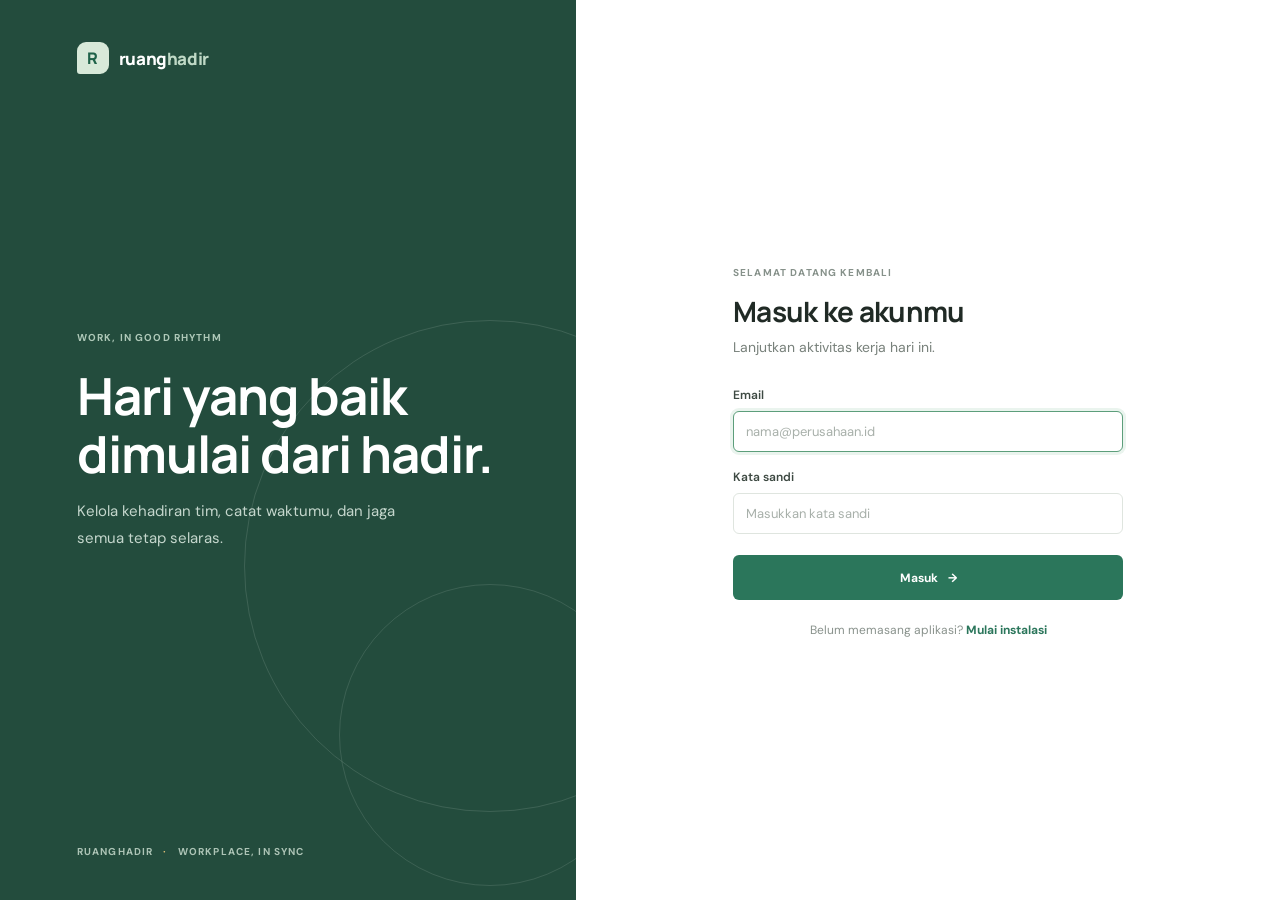
==== index.html @ df0b738a "Add files via upload" ====
<!doctype html>
<html lang="id">
<head>
    <meta charset="utf-8">
    <meta name="viewport" content="width=device-width, initial-scale=1">
    <title>Masuk · RuangHadir</title>
    <link rel="preconnect" href="https://fonts.googleapis.com">
    <link rel="preconnect" href="https://fonts.gstatic.com" crossorigin>
    <link href="https://fonts.googleapis.com/css2?family=DM+Sans:wght@400;500;600;700&family=Manrope:wght@500;600;700;800&display=swap" rel="stylesheet">
    <link rel="stylesheet" href="assets/app.css">
    <script src="assets/app.js" defer></script>
</head>
<body class="auth-page">
    <main class="auth-layout">
        <section class="auth-story">
            <a class="brand brand-light" href="index.html"><span class="brand-mark">R</span><span>ruang<span class="brand-soft">hadir</span></span></a>
            <div class="story-copy">
                <span class="eyebrow">WORK, IN GOOD RHYTHM</span>
                <h1>Hari yang baik<br>dimulai dari hadir.</h1>
                <p>Kelola kehadiran tim, catat waktumu, dan jaga semua tetap selaras.</p>
            </div>
            <div class="story-foot">RUANGHADIR <span>·</span> WORKPLACE, IN SYNC</div>
        </section>

        <section class="auth-panel">
            <div class="auth-form-wrap">
                <span class="eyebrow">SELAMAT DATANG KEMBALI</span>
                <h2>Masuk ke akunmu</h2>
                <p class="muted">Lanjutkan aktivitas kerja hari ini.</p>

                <form method="post" class="form-stack" action="index.html">
                    <label>Email
                        <input name="email" type="email" required autofocus autocomplete="username" placeholder="nama@perusahaan.id">
                    </label>
                    <label>Kata sandi
                        <input name="password" type="password" required autocomplete="current-password" placeholder="Masukkan kata sandi">
                    </label>
                    <button class="button button-primary button-wide" type="submit">Masuk <span aria-hidden="true">→</span></button>
                </form>

                <p class="auth-note">Belum memasang aplikasi? <a href="install.html">Mulai instalasi</a></p>
            </div>
        </section>
    </main>
</body>
</html>
---- assets/app.css ----
@import url('https://fonts.googleapis.com/css2?family=DM+Sans:wght@400;500;600;700&family=Manrope:wght@500;600;700;800&display=swap');

:root {
    --ink: #202a25;
    --muted: #78817b;
    --line: #e8ece8;
    --canvas: #f6f7f4;
    --paper: #fff;
    --green: #2b765b;
    --green-deep: #1f6249;
    --green-soft: #eaf4ee;
    --amber: #a16d20;
    --amber-soft: #faf1df;
    --coral: #bd5d4c;
    --coral-soft: #f9ece8;
    --radius: 10px;
    --sans: 'DM Sans', 'Segoe UI', sans-serif;
    --display: 'Manrope', 'Segoe UI', sans-serif;
}

* { box-sizing: border-box; }
html { background: var(--canvas); }
body { margin: 0; color: var(--ink); font-family: var(--sans); font-size: 14px; -webkit-font-smoothing: antialiased; }
button, input, select, textarea { font: inherit; }
a { color: inherit; text-decoration: none; }
button, a { -webkit-tap-highlight-color: transparent; }
button:focus-visible, a:focus-visible, input:focus-visible, select:focus-visible, textarea:focus-visible { outline: 3px solid #a8d8bd; outline-offset: 2px; }
.brand { display: inline-flex; align-items: center; gap: 10px; color: var(--ink); font: 800 17px var(--display); letter-spacing: -.4px; }
.brand-mark { display: grid; width: 32px; height: 32px; place-items: center; border-radius: 9px 9px 9px 3px; background: var(--green); color: white; font: 800 16px var(--display); }
.brand-soft { color: var(--green); }
.eyebrow { color: #86918a; font-size: 10px; font-weight: 700; letter-spacing: 1.15px; }
.muted { color: var(--muted); }

/* Login and installer */
.auth-page { min-height: 100vh; background: #fff; }
.auth-layout { min-height: 100vh; display: grid; grid-template-columns: minmax(360px, 45%) 1fr; }
.auth-story { position: relative; display: flex; flex-direction: column; justify-content: space-between; overflow: hidden; min-height: 100vh; padding: 42px clamp(32px, 6vw, 86px); background: #234c3d; color: white; }
.auth-story::before { position: absolute; right: -160px; bottom: 88px; width: 490px; height: 490px; border: 1px solid rgba(235, 246, 234, .13); border-radius: 50%; content: ''; }
.auth-story::after { position: absolute; right: -65px; bottom: 14px; width: 300px; height: 300px; border: 1px solid rgba(235, 246, 234, .12); border-radius: 50%; content: ''; }
.brand-light { position: relative; z-index: 1; color: #fff; }
.brand-light .brand-mark { color: var(--green-deep); background: #d8e9d9; }
.brand-light .brand-soft { color: #bfd9c6; }
.story-copy { position: relative; z-index: 1; width: min(470px, 100%); margin: 0 0 40px; }
.story-copy .eyebrow { color: #afc9b9; }
.story-copy h1 { margin: 22px 0 16px; font: 700 clamp(36px, 4vw, 56px)/1.13 var(--display); letter-spacing: -1px; }
.story-copy p { max-width: 365px; margin: 0; color: #c5d7cd; font-size: 15px; line-height: 1.8; }
.story-foot { position: relative; z-index: 1; color: #adc4b6; font-size: 10px; font-weight: 700; letter-spacing: 1.15px; }
.story-foot span { margin: 0 7px; color: #e9c479; }
.auth-panel { display: grid; place-items: center; padding: 40px 28px; }
.auth-form-wrap { width: min(390px, 100%); }
.auth-form-wrap h2 { margin: 12px 0 6px; font: 700 28px var(--display); letter-spacing: -.7px; }
.auth-form-wrap > .muted { margin: 0 0 28px; line-height: 1.65; }
.form-stack { display: flex; flex-direction: column; gap: 17px; }
.form-stack label, .report-filter label { display: flex; flex-direction: column; gap: 8px; color: #3d4942; font-size: 12px; font-weight: 600; }
.form-stack input, .form-stack select, .form-stack textarea, .report-filter input, .inline-filter input { width: 100%; min-width: 0; border: 1px solid #dfe5df; border-radius: 6px; background: #fff; color: var(--ink); padding: 11px 12px; font-size: 13px; font-weight: 400; transition: border-color .18s, box-shadow .18s; }
.form-stack input::placeholder, .form-stack textarea::placeholder { color: #a8b0aa; }
.form-stack input:focus, .form-stack select:focus, .form-stack textarea:focus, .report-filter input:focus { border-color: #5c9e7b; outline: 0; box-shadow: 0 0 0 3px #eaf4ee; }
.form-stack input:disabled { background: #f4f6f3; color: #7d877f; }
.form-stack textarea { resize: vertical; }
.auth-note { margin: 22px 0 0; color: #89928c; font-size: 12px; text-align: center; }
.auth-note a { color: var(--green); font-weight: 700; }
.button { display: inline-flex; align-items: center; justify-content: center; gap: 10px; min-height: 39px; border: 1px solid transparent; border-radius: 6px; padding: 9px 14px; cursor: pointer; font-size: 12px; font-weight: 700; transition: background .18s, transform .18s, border-color .18s; }
.button:hover:not(:disabled) { transform: translateY(-1px); }
.button-primary { color: white; background: var(--green); }
.button-primary:hover { background: var(--green-deep); }
.button-dark { color: white; background: #26332c; }
.button-dark:hover { background: #111c16; }
.button-wide { width: 100%; margin-top: 4px; min-height: 45px; }
.button-small { min-height: 32px; padding: 6px 11px; font-size: 11px; }
.button-quiet { color: #46534b; background: white; border-color: var(--line); }
.button-outline { color: var(--green); background: #fff; border-color: #cbded2; }
.button-disabled { color: #849087; background: #edf0ed; cursor: not-allowed; }
.alert { position: relative; margin: 0 0 20px; border-radius: 6px; padding: 12px 14px; font-size: 12px; line-height: 1.55; }
.alert-error { border: 1px solid #f1d1cb; color: #98493c; background: #fff5f2; }
.alert-success { border: 1px solid #d3e8da; color: #35694d; background: #f0f8f2; }
.alert.dismissible { display: flex; align-items: center; justify-content: space-between; gap: 16px; }
.alert.dismissible button { border: 0; color: inherit; background: none; cursor: pointer; font-size: 18px; }

/* Application shell */
.app-page { min-height: 100vh; background: var(--canvas); }
.sidebar { position: fixed; z-index: 30; top: 0; bottom: 0; left: 0; display: flex; width: 246px; flex-direction: column; border-right: 1px solid #e8ece8; background: #fff; padding: 25px 15px 16px; }
.sidebar > .brand { padding: 0 8px 29px; }
.workspace-label, .nav-label { padding: 0 10px 9px; color: #a1aaa3; font-size: 9px; font-weight: 700; letter-spacing: 1.1px; }
.workspace { display: flex; align-items: center; gap: 10px; border: 1px solid #e9ede9; border-radius: 7px; padding: 9px 10px; }
.workspace-dot, .online-dot { flex: 0 0 auto; width: 8px; height: 8px; border-radius: 50%; background: #4c9d6f; box-shadow: 0 0 0 3px #e9f5ed; }
.workspace strong, .workspace small, .user-mini-copy strong, .user-mini-copy small { display: block; }
.workspace strong { font-size: 11px; }
.workspace small, .user-mini-copy small { margin-top: 3px; color: #929b95; font-size: 10px; }
.workspace > span:nth-child(2) { flex: 1; }
.workspace-menu { color: #9aa49d; font-size: 16px; }
.main-nav { display: flex; flex-direction: column; gap: 4px; margin-top: 28px; }
.main-nav .nav-label { padding-bottom: 8px; }
.nav-link { display: flex; min-height: 40px; align-items: center; gap: 11px; border-radius: 6px; padding: 0 10px; color: #737d76; font-size: 12px; font-weight: 500; transition: color .16s, background .16s; }
.nav-link:hover { color: var(--green); background: #f7faf7; }
.nav-link.active { color: #286447; background: #ebf4ed; font-weight: 700; }
.nav-icon { display: grid; width: 19px; place-items: center; font-size: 17px; line-height: 1; }
.nav-count { display: grid; width: 19px; height: 19px; place-items: center; margin-left: auto; border-radius: 5px; color: #986726; background: #f6e9cc; font-size: 10px; font-weight: 700; }
.sidebar-bottom { margin-top: auto; }
.sidebar-help { display: flex; align-items: center; gap: 10px; margin: 0 2px 13px; border-radius: 7px; padding: 12px 9px; background: #f7f8f5; }
.help-icon { display: grid; width: 26px; height: 26px; place-items: center; border: 1px solid #d9e5db; border-radius: 50%; color: var(--green); font-size: 12px; font-weight: 700; }
.sidebar-help strong, .sidebar-help small { display: block; }
.sidebar-help strong { font-size: 10px; }
.sidebar-help small { margin-top: 3px; color: #929a94; font-size: 9px; }
.user-mini { display: flex; align-items: center; gap: 9px; border-top: 1px solid #edf0ed; padding: 14px 3px 2px; }
.avatar, .top-avatar { display: grid; flex: 0 0 auto; width: 31px; height: 31px; place-items: center; border-radius: 9px; color: #31694d; background: #e1eee4; font: 700 12px var(--display); }
.user-mini-copy { min-width: 0; flex: 1; }
.user-mini-copy strong { overflow: hidden; font-size: 11px; text-overflow: ellipsis; white-space: nowrap; }
.more { color: #849087; letter-spacing: 1px; }
.main-shell { min-height: 100vh; margin-left: 246px; }
.topbar { position: sticky; z-index: 15; top: 0; display: flex; height: 60px; align-items: center; justify-content: space-between; border-bottom: 1px solid #e9ece8; background: rgba(255,255,255,.94); padding: 0 clamp(22px, 3.3vw, 48px); backdrop-filter: blur(10px); }
.breadcrumb { color: #879089; font-size: 11px; }
.breadcrumb span { padding: 0 8px; color: #c2c9c3; }
.breadcrumb strong { color: #354139; font-weight: 600; }
.topbar-right { display: flex; align-items: center; gap: 16px; }
.top-date { display: flex; align-items: center; gap: 8px; color: #68746c; font-size: 10px; }
.top-date .online-dot { width: 6px; height: 6px; }
.top-avatar { width: 30px; height: 30px; border-radius: 50%; }
.menu-toggle { display: none !important; }
.content { width: min(1380px, 100%); margin: 0 auto; padding: 30px clamp(22px, 3.3vw, 48px) 18px; }
.page-heading { display: flex; align-items: flex-end; justify-content: space-between; gap: 20px; margin-bottom: 23px; }
.page-heading h1 { margin: 6px 0 3px; font: 700 25px var(--display); letter-spacing: -.6px; }
.page-heading p { margin: 0; color: var(--muted); font-size: 12px; }
.today-chip { display: flex; align-items: center; gap: 9px; border: 1px solid #e5eae5; border-radius: 7px; background: #fff; padding: 8px 11px; }
.calendar-icon { color: var(--green); font-size: 18px; }
.today-chip small, .today-chip strong { display: block; }
.today-chip small { color: #97a098; font-size: 8px; font-weight: 700; letter-spacing: .7px; }
.today-chip strong { margin-top: 2px; font-size: 11px; }
.metric-grid { display: grid; grid-template-columns: repeat(4, minmax(0, 1fr)); gap: 13px; margin-bottom: 17px; }
.metric-card { position: relative; min-height: 150px; overflow: hidden; border: 1px solid #e9ede8; border-radius: var(--radius); background: #fff; padding: 16px 17px; }
.metric-card.metric-ink { border-color: #253f34; background: #294b3b; color: white; }
.metric-top { position: relative; z-index: 1; display: flex; align-items: center; justify-content: space-between; color: #78837b; font-size: 11px; font-weight: 500; }
.metric-ink .metric-top { color: #cfddd2; }
.metric-icon { display: grid; width: 28px; height: 28px; place-items: center; border-radius: 7px; color: #5a7163; background: #f1f4f0; font-size: 16px; }
.icon-green { color: var(--green); background: var(--green-soft); }
.icon-amber { color: var(--amber); background: var(--amber-soft); }
.icon-coral { color: var(--coral); background: var(--coral-soft); }
.metric-ink .metric-icon { color: #dceadd; background: rgba(255,255,255,.13); }
.metric-value { position: relative; z-index: 1; display: block; margin: 15px 0 2px; font: 700 31px var(--display); letter-spacing: -.8px; }
.metric-value small { color: #a0aaa2; font: 500 12px var(--sans); letter-spacing: 0; }
.metric-ink .metric-value { color: white; }
.metric-note { position: relative; z-index: 1; color: #929b94; font-size: 10px; }
.metric-ink .metric-note { color: #ccdbd0; }
.metric-spark { position: absolute; right: -25px; bottom: -65px; width: 160px; height: 125px; border: 1px solid rgba(232,245,231,.13); border-radius: 50%; transform: rotate(-18deg); }
.spark-b { right: -2px; bottom: -90px; width: 168px; height: 122px; }
.metric-progress { height: 4px; overflow: hidden; margin-top: 13px; border-radius: 3px; background: #eef1ed; }
.metric-progress i { display: block; height: 100%; border-radius: inherit; background: #5c9d71; }
.metric-inline-dot { position: absolute; right: 18px; bottom: 20px; width: 7px; height: 7px; border-radius: 50%; background: #d8a24a; box-shadow: 0 0 0 4px #fbf3e6; }
.metric-link { position: relative; z-index: 1; display: inline-flex; gap: 6px; margin-top: 8px; color: var(--green); font-size: 10px; font-weight: 700; }
.panel { min-width: 0; border: 1px solid #e8ece8; border-radius: var(--radius); background: #fff; }
.panel-heading { display: flex; align-items: center; justify-content: space-between; gap: 16px; min-height: 69px; padding: 15px 19px; }
.panel-heading h2 { margin: 0; font: 700 14px var(--display); letter-spacing: -.15px; }
.panel-heading p { margin: 4px 0 0; color: #939c95; font-size: 10px; }
.text-link { flex: 0 0 auto; color: var(--green); font-size: 10px; font-weight: 700; }
.text-link span { padding-left: 4px; }
.table-wrap { width: 100%; overflow-x: auto; }
table { width: 100%; border-collapse: collapse; text-align: left; white-space: nowrap; }
thead { border-top: 1px solid #f0f2ef; border-bottom: 1px solid #eef1ee; background: #fbfcfa; }
th { height: 34px; padding: 0 16px; color: #939d95; font-size: 8px; font-weight: 700; letter-spacing: .7px; }
td { height: 56px; border-bottom: 1px solid #f0f2ef; padding: 7px 16px; color: #758078; font-size: 10px; }
tbody tr:last-child td { border-bottom: 0; }
.person-cell { display: flex; align-items: center; gap: 9px; }
.avatar-small { width: 28px; height: 28px; border-radius: 8px; font-size: 10px; }
.person-cell strong, .person-cell small { display: block; }
.person-cell strong { color: #354038; font-size: 10px; font-weight: 600; }
.person-cell small { margin-top: 3px; color: #9aa29c; font-size: 9px; }
.time-cell, .date-cell { color: #465249; font-variant-numeric: tabular-nums; }
.status { display: inline-flex; align-items: center; gap: 6px; border-radius: 20px; padding: 5px 8px; font-size: 9px; font-weight: 600; }
.status i { width: 5px; height: 5px; border-radius: 50%; background: currentColor; }
.status-green { color: #397654; background: #eaf4ed; }
.status-amber { color: #986a25; background: #fbf2e2; }
.status-red { color: #ad5547; background: #f9ece9; }
.status-muted { color: #7c877f; background: #eff1ef; }
.empty-state { display: flex; min-height: 190px; flex-direction: column; align-items: center; justify-content: center; padding: 25px; text-align: center; }
.empty-symbol { display: grid; width: 38px; height: 38px; place-items: center; margin-bottom: 10px; border-radius: 11px; color: var(--green); background: #edf5ef; font-size: 20px; }
.empty-state strong { font: 700 12px var(--display); }
.empty-state p { margin: 6px 0 0; color: #939c95; font-size: 10px; }
.app-footer { display: flex; justify-content: space-between; padding: 18px 2px 2px; color: #a0a8a1; font-size: 9px; }
.app-footer span:last-child { font-size: 8px; font-weight: 700; letter-spacing: .8px; }
.app-footer i { padding-left: 4px; color: #779b7c; font-style: normal; }

/* Employee dashboard */
.employee-welcome { position: relative; display: flex; min-height: 190px; overflow: hidden; align-items: center; border-radius: var(--radius); background: #e9efe5; padding: 27px 30px; }
.employee-welcome::after { position: absolute; top: 0; right: 0; width: 45%; height: 100%; background: linear-gradient(90deg, #e9efe5 0%, rgba(233,239,229,.15) 55%); content: ''; }
.welcome-content { position: relative; z-index: 2; }
.welcome-content .eyebrow { color: #68816e; }
.welcome-content h2 { margin: 11px 0 5px; font: 700 25px var(--display); letter-spacing: -.6px; }
.welcome-content h2 span { color: #bc8c42; font-size: 17px; }
.welcome-content p { margin: 0; color: #718078; font-size: 11px; }
.welcome-meta { display: flex; flex-wrap: wrap; gap: 17px; margin-top: 20px; color: #66776c; font-size: 10px; }
.welcome-art { position: absolute; top: 0; right: 0; width: 46%; height: 100%; overflow: hidden; background: linear-gradient(110deg, rgba(233,239,229,0), #d9e6d5 55%, #cadcca); }
.sun-disc { position: absolute; top: 22px; right: 95px; width: 95px; height: 95px; border-radius: 50%; background: #eccb89; }
.art-line { position: absolute; right: 3%; bottom: -60px; width: 75%; height: 130px; border: 1px solid rgba(67,112,78,.28); border-radius: 50%; transform: rotate(-8deg); }
.art-line-two { right: -6%; bottom: -82px; width: 95%; height: 155px; }
.art-stem { position: absolute; right: 39px; bottom: 10px; width: 35px; height: 90px; border-left: 2px solid rgba(63,113,77,.52); transform: rotate(13deg); }
.checkin-layout { display: grid; grid-template-columns: minmax(0, 1.45fr) minmax(250px, .8fr); gap: 14px; margin: 15px 0; }
.checkin-panel { padding-bottom: 14px; text-align: center; }
.checkin-panel .panel-heading { text-align: left; }
.checkin-panel .panel-heading h2 { margin-top: 5px; font: 600 12px var(--sans); color: #67736a; }
.live-indicator { display: inline-flex; align-items: center; gap: 5px; color: #789080; font-size: 8px; font-weight: 700; letter-spacing: .6px; }
.live-indicator i { width: 6px; height: 6px; border-radius: 50%; background: #59a374; }
.clock-display { padding-top: 8px; color: #27382d; font: 700 clamp(43px, 6vw, 64px)/1.1 var(--display); letter-spacing: -2px; font-variant-numeric: tabular-nums; }
.checkin-status { min-height: 30px; padding-top: 9px; }
.checkin-actions { display: flex; justify-content: center; margin-top: 13px; }
.button-checkin { min-width: 190px; min-height: 42px; font-size: 12px; }
.button-checkin span { font-size: 16px; }
.checkin-footnote { margin: 12px 0 0; color: #9ca49e; font-size: 9px; }
.today-info { padding-bottom: 13px; }
.today-info .panel-heading { min-height: 70px; }
.today-info .panel-heading h2 { margin-top: 5px; }
.summary-icon { color: #a9bdab; font-size: 21px; }
.summary-row { display: flex; align-items: center; justify-content: space-between; border-top: 1px solid #f0f2ef; padding: 12px 18px; color: #879189; font-size: 10px; }
.summary-row strong { color: #38453c; font-size: 11px; font-variant-numeric: tabular-nums; }
.summary-link { display: flex; justify-content: space-between; margin: 6px 18px 0; border-top: 1px solid #f0f2ef; padding-top: 13px; color: var(--green); font-size: 10px; font-weight: 700; }

/* Team, leave, reporting and profile */
.inline-filter { display: flex; align-items: center; gap: 7px; }
.inline-filter input { width: 137px; padding: 7px 8px; font-size: 10px; }
.employee-admin-grid { display: grid; grid-template-columns: minmax(0, 1.6fr) minmax(270px, .9fr); align-items: start; gap: 14px; }
.employee-list-panel .panel-heading { min-height: 66px; }
.employee-list-panel td { padding-right: 11px; padding-left: 11px; }
.employee-list-panel th { padding-right: 11px; padding-left: 11px; }
.row-actions { display: flex; justify-content: flex-end; gap: 3px; }
.row-actions form { display: flex; }
.icon-button { display: inline-grid; width: 29px; height: 29px; flex: 0 0 auto; place-items: center; border: 1px solid transparent; border-radius: 6px; color: #768179; background: transparent; cursor: pointer; font-size: 14px; }
.icon-button:hover { border-color: #e3e9e3; color: var(--green); background: #f7faf7; }
.danger-icon:hover { color: var(--coral); background: #fff5f2; }
.form-panel .panel-heading { min-height: 65px; }
.compact-form { gap: 13px; padding: 0 17px 17px; }
.form-row { display: grid; grid-template-columns: 1fr 1fr; gap: 10px; }
.form-row label { min-width: 0; }
.field-hint { color: #9aa39c; font-size: 9px; font-weight: 400; }
.form-actions { display: flex; justify-content: flex-end; gap: 8px; padding-top: 2px; }
.role-label { display: inline-block; border-radius: 4px; padding: 4px 7px; color: #68746c; background: #f0f2ef; font-size: 9px; font-weight: 600; }
.role-admin { color: #356b4d; background: #eaf3ec; }
.leave-layout { display: grid; grid-template-columns: minmax(250px, .75fr) minmax(0, 1.4fr); align-items: start; gap: 14px; }
.leave-layout:has(.leave-list-panel:only-child) { grid-template-columns: 1fr; }
.leave-form-panel .panel-heading { min-height: 77px; }
.leave-form-panel .compact-form { padding-top: 3px; }
.leave-illustration { display: grid; width: 35px; height: 35px; place-items: center; border-radius: 9px; color: #628468; background: #edf5ed; font-size: 19px; }
.leave-list { border-top: 1px solid #eff1ef; }
.leave-item { padding: 15px 18px; border-bottom: 1px solid #eff1ef; }
.leave-item:last-child { border-bottom: 0; }
.leave-item-top, .leave-item-foot { display: flex; align-items: flex-start; justify-content: space-between; gap: 14px; }
.leave-item-top > div > strong { display: block; font-size: 11px; }
.leave-code { display: block; margin-top: 2px; color: #99a29b; font-size: 9px; }
.leave-dates { margin-top: 7px; color: #424e46; font-size: 11px; font-weight: 600; }
.leave-dates span { padding: 0 4px; color: #a8b0aa; }
.leave-item > p { margin: 10px 0 13px; color: #768078; font-size: 10px; line-height: 1.7; }
.leave-item-foot { align-items: center; color: #9ba39d; font-size: 9px; }
.review-actions { display: flex; gap: 6px; }
.button-approve, .button-reject { min-height: 29px; padding: 6px 9px; font-size: 9px; }
.button-approve { color: #34714d; background: #edf6ef; }
.button-reject { color: #a44d41; background: #fbefec; }
.report-panel { overflow: hidden; }
.report-filter { display: flex; align-items: flex-end; gap: 11px; padding: 3px 18px 17px; }
.report-filter label { width: 165px; gap: 6px; font-size: 10px; }
.report-filter input { padding: 9px 10px; font-size: 11px; }
.filter-arrow { padding-bottom: 10px; color: #a2aaa4; }
.report-summary { display: flex; justify-content: space-between; border-top: 1px solid #eef1ee; padding: 12px 18px; color: #89938c; font-size: 10px; }
.report-summary strong { color: #455248; }
.profile-layout { display: grid; grid-template-columns: minmax(220px, .65fr) minmax(0, 1.4fr); align-items: start; gap: 14px; }
.profile-summary { display: flex; flex-direction: column; align-items: center; border: 1px solid #e8ece8; border-radius: var(--radius); background: white; padding: 26px 21px 16px; text-align: center; }
.profile-avatar { display: grid; width: 62px; height: 62px; place-items: center; border: 5px solid #edf4ed; border-radius: 50%; color: #31694d; background: #deebdf; font: 700 23px var(--display); }
.profile-summary h2 { margin: 13px 0 3px; font: 700 16px var(--display); }
.profile-summary > p { margin: 0 0 9px; color: #909a92; font-size: 10px; }
.profile-divider { width: 100%; margin: 17px 0 4px; border-top: 1px solid #eef1ee; }
.profile-detail { display: flex; width: 100%; justify-content: space-between; gap: 10px; padding: 10px 0; border-bottom: 1px solid #f1f3f1; text-align: left; }
.profile-detail:last-child { border-bottom: 0; }
.profile-detail span { color: #929b94; font-size: 9px; }
.profile-detail strong { overflow-wrap: anywhere; color: #455148; font-size: 9px; font-weight: 600; text-align: right; }
.profile-form .panel-heading { min-height: 76px; }
.profile-form > .form-stack { padding: 0 19px 18px; }
.form-divider { border-top: 1px solid #edf0ed; margin: 2px 0; }
.logout-form { display: flex; justify-content: flex-end; border-top: 1px solid #edf0ed; padding: 12px 19px; }
.logout-form .button { min-height: 33px; font-size: 10px; }
.mobile-scrim { display: none; }
.error-page { display: grid; min-height: 100vh; place-items: center; padding: 24px; background: var(--canvas); }
.error-box { width: min(470px, 100%); border: 1px solid var(--line); border-radius: 10px; background: white; padding: 30px; }
.error-box > .brand-mark { margin-bottom: 23px; }
.error-box h1 { margin: 9px 0; font: 700 25px var(--display); }
.error-box p { margin-bottom: 20px; color: var(--muted); font-size: 12px; line-height: 1.8; overflow-wrap: anywhere; }

@media (min-width: 1500px) {
    .content { padding-top: 38px; }
    .metric-card { min-height: 164px; padding: 19px; }
    .employee-welcome { min-height: 205px; }
}
@media (max-width: 1120px) {
    .sidebar { width: 218px; }
    .main-shell { margin-left: 218px; }
    .metric-grid { grid-template-columns: repeat(2, minmax(0, 1fr)); }
    .employee-admin-grid { grid-template-columns: 1fr; }
    .form-panel { display: grid; grid-template-columns: 210px 1fr; align-items: start; }
    .form-panel .panel-heading { padding-top: 21px; }
    .form-panel .compact-form { padding-top: 15px; }
}
@media (max-width: 760px) {
    .auth-layout { grid-template-columns: 1fr; }
    .auth-story { min-height: 300px; padding: 23px 22px; }
    .story-copy { margin: 35px 0 8px; }
    .story-copy h1 { margin: 12px 0 8px; font-size: 31px; }
    .story-copy p { max-width: 340px; font-size: 12px; line-height: 1.6; }
    .story-foot { font-size: 8px; }
    .auth-panel { padding: 36px 22px; }
    .sidebar { z-index: 41; width: 258px; transform: translateX(-102%); transition: transform .22s ease; box-shadow: 12px 0 32px rgba(30,48,36,.09); }
    .sidebar.sidebar-open { transform: translateX(0); }
    .main-shell { margin-left: 0; }
    .topbar { height: 56px; padding: 0 17px; }
    .menu-toggle { display: inline-grid !important; margin-left: -7px; }
    .breadcrumb { margin-right: auto; font-size: 10px; }
    .topbar-right { gap: 10px; }
    .top-date { font-size: 0; }
    .top-date .online-dot { width: 8px; height: 8px; }
    .content { padding: 23px 17px 16px; }
    .page-heading { align-items: center; margin-bottom: 17px; }
    .page-heading h1 { font-size: 22px; }
    .page-heading p { max-width: 260px; font-size: 10px; line-height: 1.5; }
    .today-chip { padding: 7px; }
    .today-chip .calendar-icon { font-size: 15px; }
    .today-chip small { font-size: 7px; }
    .today-chip strong { font-size: 9px; }
    .metric-grid { gap: 9px; }
    .metric-card { min-height: 137px; padding: 13px; }
    .metric-top { font-size: 10px; }
    .metric-value { margin-top: 13px; font-size: 27px; }
    .metric-note { font-size: 9px; }
    .panel-heading { padding-right: 14px; padding-left: 14px; }
    .table-wrap { scrollbar-width: thin; }
    th { padding-right: 12px; padding-left: 12px; }
    td { padding-right: 12px; padding-left: 12px; }
    .employee-welcome { min-height: 180px; padding: 21px 18px; }
    .welcome-content h2 { max-width: 220px; font-size: 22px; }
    .welcome-content p { max-width: 245px; line-height: 1.6; }
    .welcome-art { width: 40%; opacity: .75; }
    .sun-disc { right: 20px; width: 65px; height: 65px; }
    .welcome-meta { gap: 8px 13px; margin-top: 14px; font-size: 9px; }
    .checkin-layout, .leave-layout, .profile-layout { grid-template-columns: 1fr; }
    .checkin-layout { gap: 10px; }
    .form-panel { display: block; }
    .form-panel .panel-heading { padding-top: 15px; }
    .form-panel .compact-form { padding-top: 0; }
    .profile-summary { padding-bottom: 11px; }
    .report-filter { flex-wrap: wrap; padding-right: 13px; padding-left: 13px; }
    .report-filter label { width: calc(50% - 15px); flex: 1 1 130px; }
    .report-filter .button { flex: 1 1 auto; }
    .filter-arrow { padding-bottom: 9px; }
    .report-summary { gap: 10px; font-size: 9px; }
    .app-footer { font-size: 8px; }
    .mobile-scrim.scrim-visible { position: fixed; z-index: 40; inset: 0; display: block; background: rgba(24,37,28,.34); }
}
@media (max-width: 420px) {
    .metric-grid { grid-template-columns: repeat(2, minmax(0, 1fr)); }
    .metric-card { min-height: 132px; padding: 11px; }
    .metric-icon { width: 25px; height: 25px; }
    .metric-value { font-size: 25px; }
    .page-heading { align-items: flex-start; }
    .today-chip { margin-top: 4px; }
    .today-chip .calendar-icon { display: none; }
    .today-chip { padding: 7px 8px; }
    .report-summary { flex-direction: column; }
    .leave-item { padding: 13px; }
    .leave-item-foot { align-items: flex-end; }
}
@media (prefers-reduced-motion: reduce) {
    *, *::before, *::after { scroll-behavior: auto !important; transition-duration: .01ms !important; animation-duration: .01ms !important; }
}
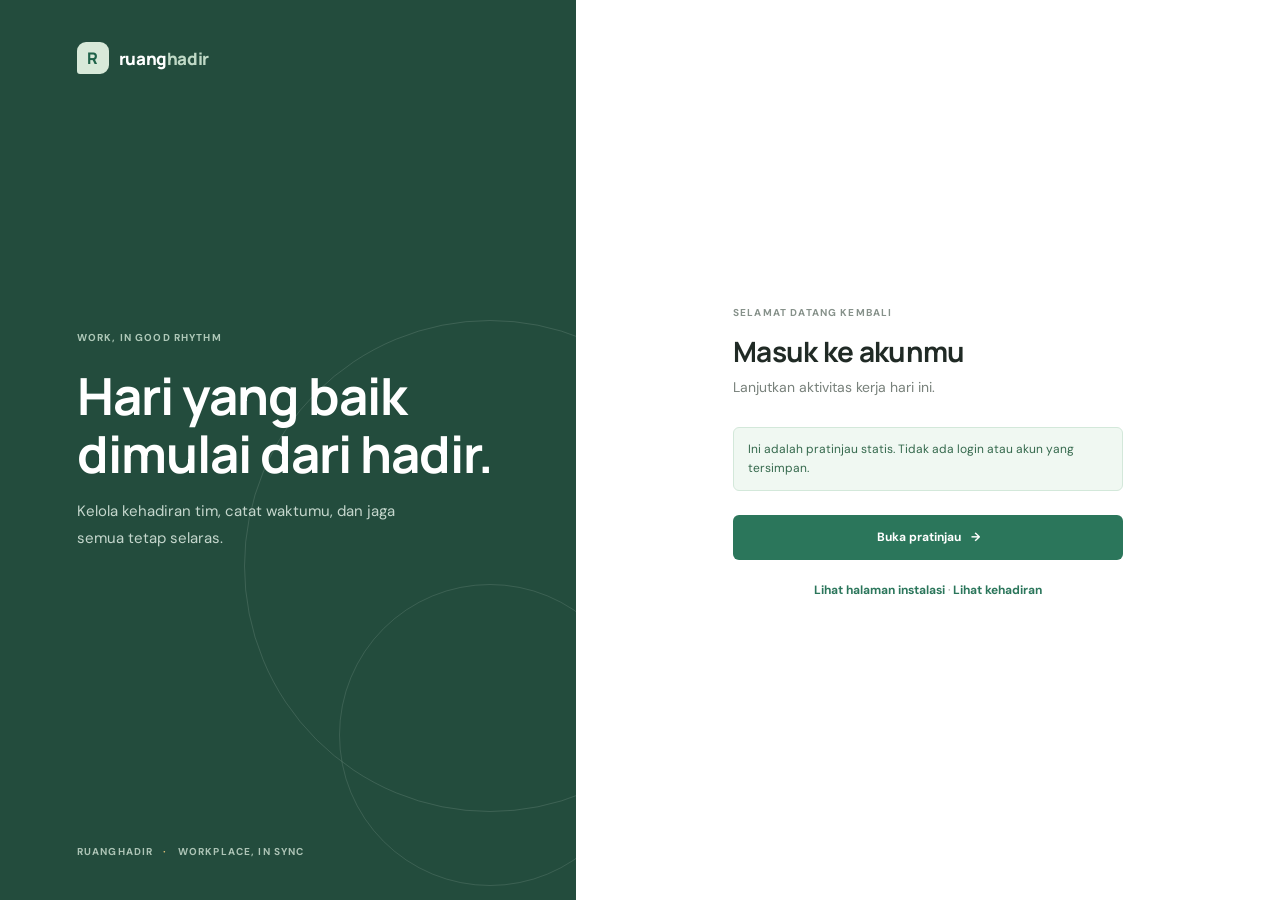
==== commit 273d061f: "Add files via upload" ====
--- a/index.html
+++ b/index.html
@@ -28,17 +28,10 @@
                 <h2>Masuk ke akunmu</h2>
                 <p class="muted">Lanjutkan aktivitas kerja hari ini.</p>
 
-                <form method="post" class="form-stack" action="index.html">
-                    <label>Email
-                        <input name="email" type="email" required autofocus autocomplete="username" placeholder="nama@perusahaan.id">
-                    </label>
-                    <label>Kata sandi
-                        <input name="password" type="password" required autocomplete="current-password" placeholder="Masukkan kata sandi">
-                    </label>
-                    <button class="button button-primary button-wide" type="submit">Masuk <span aria-hidden="true">→</span></button>
-                </form>
+                <p class="alert alert-success">Ini adalah pratinjau statis. Tidak ada login atau akun yang tersimpan.</p>
+                <a class="button button-primary button-wide" href="dashboard.html">Buka pratinjau <span aria-hidden="true">→</span></a>
 
-                <p class="auth-note">Belum memasang aplikasi? <a href="install.html">Mulai instalasi</a></p>
+                <p class="auth-note"><a href="install.html">Lihat halaman instalasi</a> · <a href="attendance.html">Lihat kehadiran</a></p>
             </div>
         </section>
     </main>
